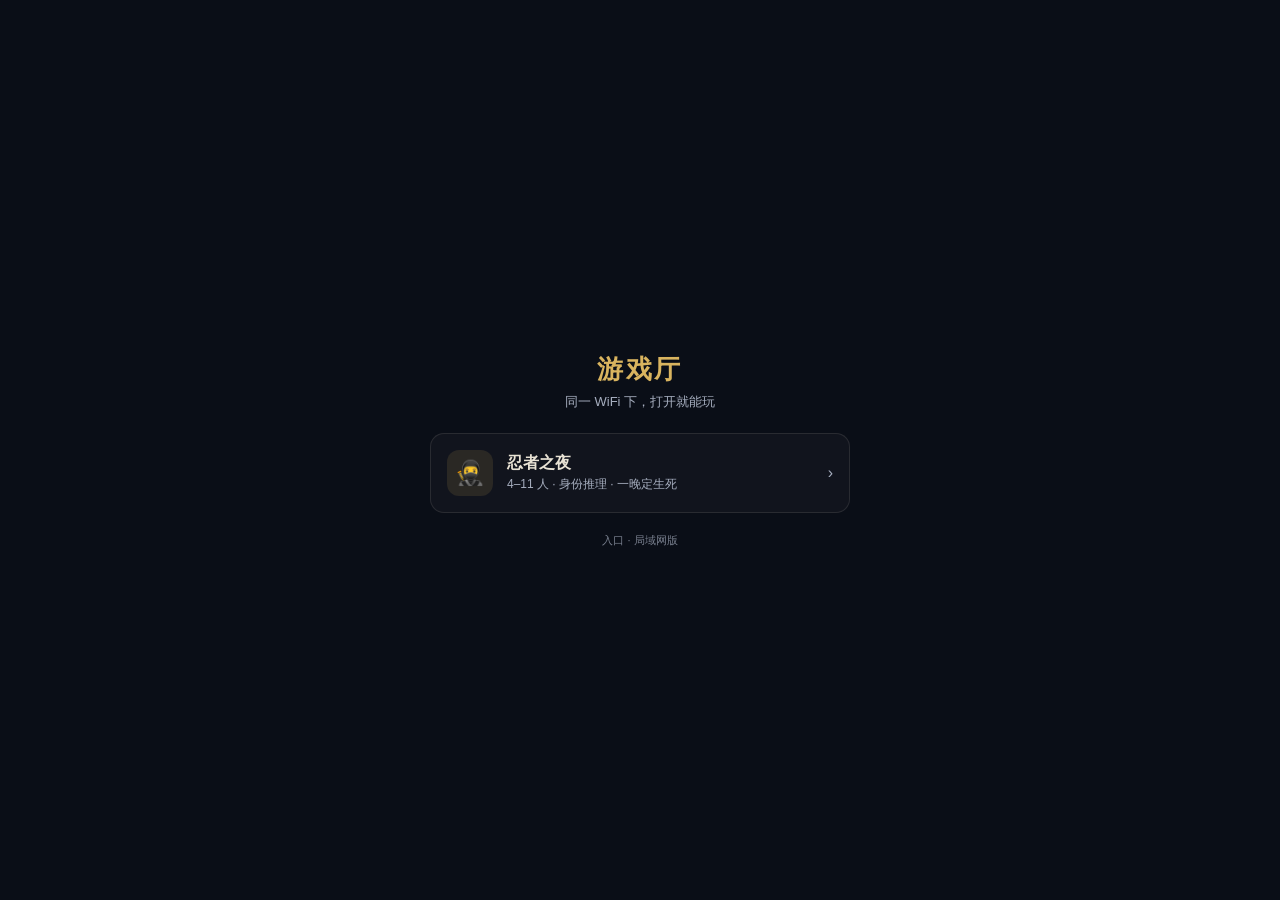
==== public/index.html @ d7e4927c "忍者之夜 · 局域网版：零依赖 Node 局域网身份推理游戏" ====
<!DOCTYPE html>
<html lang="zh-CN">
<head>
<meta charset="utf-8">
<meta name="viewport" content="width=device-width, initial-scale=1, viewport-fit=cover">
<meta name="theme-color" content="#0a0e17">
<title>游戏厅 · 局域网</title>
<style>
:root { --bg:#0a0e17; --ink:#e8e2d4; --ink2:#a6aebf; --gold:#d9b45f; --line:rgba(232,226,212,.11); }
* { margin:0; padding:0; box-sizing:border-box; }
body { background:var(--bg); color:var(--ink); font-family:-apple-system,"PingFang SC",sans-serif;
       min-height:100vh; display:flex; align-items:center; justify-content:center; padding:24px; }
.wrap { width:100%; max-width:420px; }
h1 { font-size:26px; letter-spacing:.1em; color:var(--gold); text-align:center; margin-bottom:6px; }
.sub { text-align:center; color:var(--ink2); font-size:13px; margin-bottom:22px; }
.game { display:flex; align-items:center; gap:14px; padding:16px; border:1px solid var(--line);
        border-radius:14px; margin-bottom:12px; text-decoration:none; color:var(--ink);
        background:rgba(232,226,212,.03); transition:transform .15s, border-color .15s; }
.game:active { transform:scale(.98); border-color:var(--gold); }
.ico { width:46px; height:46px; border-radius:12px; display:flex; align-items:center; justify-content:center;
       font-size:24px; background:rgba(217,180,95,.12); color:var(--gold); flex:none; }
.gname { font-size:16px; font-weight:600; }
.gdesc { font-size:12px; color:var(--ink2); margin-top:3px; }
.arrow { margin-left:auto; color:var(--ink2); flex:none; }
.foot { text-align:center; color:var(--ink2); font-size:11px; margin-top:20px; opacity:.7; }
</style>
</head>
<body>
<div class="wrap">
  <h1>游戏厅</h1>
  <p class="sub">同一 WiFi 下，打开就能玩</p>
  <div id="list"></div>
  <p class="foot">入口 · 局域网版</p>
</div>
<script>
(() => {
  'use strict';
  /* 新游戏往这里加一行即可上墙 */
  const GAMES = [
    { path: '/ninja/', ico: '🥷', name: '忍者之夜', desc: '4–11 人 · 身份推理 · 一晚定生死' },
  ];
  document.getElementById('list').innerHTML = GAMES.map(g =>
    '<a class="game" href="' + g.path + '">' +
    '<span class="ico">' + g.ico + '</span>' +
    '<span><span class="gname">' + g.name + '</span><br><span class="gdesc">' + g.desc + '</span></span>' +
    '<span class="arrow">›</span></a>').join('');
})();
</script>
</body>
</html>
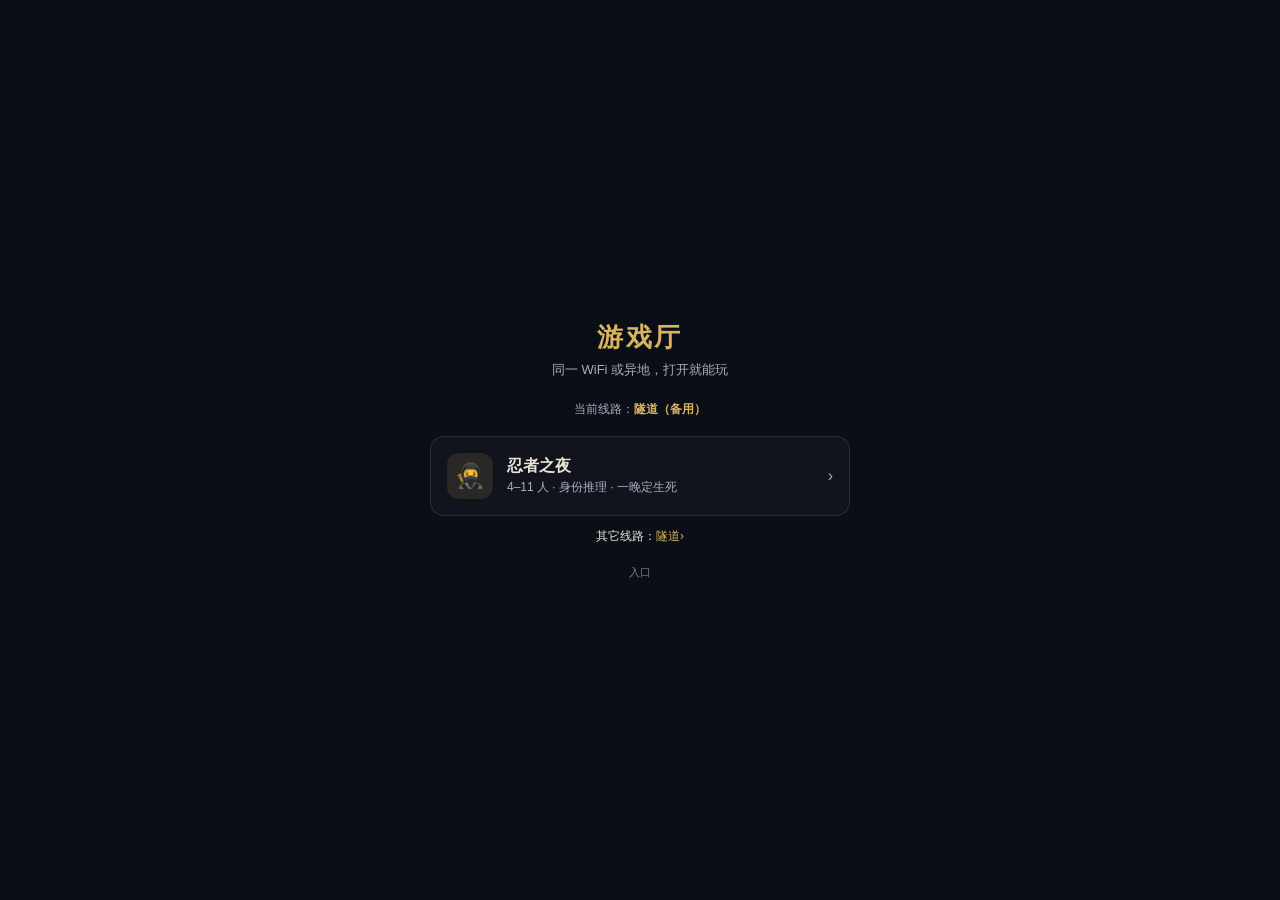
==== commit 3e9a6099: "公网版:双栈监听+线路自动切换门户(局域网/直连/隧道),域名留占位符" ====
--- a/public/index.html
+++ b/public/index.html
@@ -4,7 +4,7 @@
 <meta charset="utf-8">
 <meta name="viewport" content="width=device-width, initial-scale=1, viewport-fit=cover">
 <meta name="theme-color" content="#0a0e17">
-<title>游戏厅 · 局域网</title>
+<title>游戏厅</title>
 <style>
 :root { --bg:#0a0e17; --ink:#e8e2d4; --ink2:#a6aebf; --gold:#d9b45f; --line:rgba(232,226,212,.11); }
 * { margin:0; padding:0; box-sizing:border-box; }
@@ -13,6 +13,8 @@
 .wrap { width:100%; max-width:420px; }
 h1 { font-size:26px; letter-spacing:.1em; color:var(--gold); text-align:center; margin-bottom:6px; }
 .sub { text-align:center; color:var(--ink2); font-size:13px; margin-bottom:22px; }
+.line { text-align:center; font-size:12px; margin-bottom:18px; color:var(--ink2); }
+.line b { color:var(--gold); }
 .game { display:flex; align-items:center; gap:14px; padding:16px; border:1px solid var(--line);
         border-radius:14px; margin-bottom:12px; text-decoration:none; color:var(--ink);
         background:rgba(232,226,212,.03); transition:transform .15s, border-color .15s; }
@@ -23,14 +25,17 @@
 .gdesc { font-size:12px; color:var(--ink2); margin-top:3px; }
 .arrow { margin-left:auto; color:var(--ink2); flex:none; }
 .foot { text-align:center; color:var(--ink2); font-size:11px; margin-top:20px; opacity:.7; }
+#lines a { color:var(--gold); text-decoration:none; }
 </style>
 </head>
 <body>
 <div class="wrap">
   <h1>游戏厅</h1>
-  <p class="sub">同一 WiFi 下，打开就能玩</p>
+  <p class="sub">同一 WiFi 或异地，打开就能玩</p>
+  <p class="line" id="lineInfo">线路检测中…</p>
   <div id="list"></div>
-  <p class="foot">入口 · 局域网版</p>
+  <p id="lines" style="text-align:center;font-size:12px;margin-top:6px"></p>
+  <p class="foot">入口</p>
 </div>
 <script>
 (() => {
@@ -39,11 +44,83 @@
   const GAMES = [
     { path: '/ninja/', ico: '🥷', name: '忍者之夜', desc: '4–11 人 · 身份推理 · 一晚定生死' },
   ];
-  document.getElementById('list').innerHTML = GAMES.map(g =>
-    '<a class="game" href="' + g.path + '">' +
-    '<span class="ico">' + g.ico + '</span>' +
-    '<span><span class="gname">' + g.name + '</span><br><span class="gdesc">' + g.desc + '</span></span>' +
-    '<span class="arrow">›</span></a>').join('');
+  const DIRECT = ''; // ← 填你的直连域名(如 http://game.example.com:7788),留空则跳过快线
+  const directHost = DIRECT ? new URL(DIRECT).host : '';
+  const isDirect = !!directHost && location.host === directHost;
+  const info = document.getElementById('lineInfo');
+
+  function render(line) {
+    info.innerHTML = '当前线路：<b>' + line + '</b>';
+    renderLines();
+    const https = location.protocol === 'https:';
+    document.getElementById('list').innerHTML = GAMES.map(g =>
+      '<a class="game" href="' + g.path + '">' +
+      '<span class="ico">' + g.ico + '</span>' +
+      '<span><span class="gname">' + g.name + '</span><br><span class="gdesc">' + g.desc +
+      (https && DIRECT ? ' <a style="color:var(--gold)" href="' + DIRECT + g.path + '">快线›</a>' : '') +
+      '</span></span>' +
+      '<span class="arrow">›</span></a>').join('');
+  }
+
+  const isLan = /^(192\.168\.|10\.|172\.(1[6-9]|2\d|3[01])\.|.+\.local$)/.test(location.hostname);
+  if (isLan) { render('局域网（最快）'); return; }   /* 在局域网里就钉死本地,不往域名跳 */
+  if (isDirect) { render('直连（快线）'); return; }
+
+  /* 对外入口进来：先探测局域网（最快），再探测直连快线，都不通留在隧道 */
+  const probe = (url, ms) => new Promise((res) => {
+    const c = new AbortController();
+    const t = setTimeout(() => { c.abort(); res(false); }, ms);
+    fetch(url, { signal: c.signal }).then((r) => { clearTimeout(t); res(r.ok); })
+      .catch(() => { clearTimeout(t); res(false); });
+  });
+  let lanIp = null;
+  /* JSONP 探测:<script> 加载不受 CORS 管辖,能穿过 Safari 对私网 fetch 的拦截 */
+  function jsonpProbe(ip, ms) {
+    return new Promise((res) => {
+      const cbName = '__probe' + Date.now();
+      let done = false, sc = null;
+      const finish = (v) => { if (done) return; done = true; clearTimeout(t); try { delete window[cbName]; } catch (e) {} try { document.head.removeChild(sc); } catch (e) {} res(v); };
+      const t = setTimeout(() => finish(false), ms);
+      window[cbName] = () => finish(true);
+      sc = document.createElement('script');
+      sc.onerror = () => finish(false);
+      sc.src = 'http://' + ip + ':7788/api/lan?callback=' + cbName;
+      document.head.appendChild(sc);
+    });
+  }
+  function renderLines() {
+    /* 手动兜底:Safari 等浏览器可能拦掉自动探测,点链接跳转必放行 */
+    const el = document.getElementById('lines');
+    if (!el) return;
+    const parts = [];
+    if (!isLan && lanIp) parts.push('<a href="http://' + lanIp + ':7788/">局域网›</a>');
+    if (DIRECT && !isDirect) parts.push('<a href="' + DIRECT + '/">快线›</a>');
+    if (!isLan && !isDirect) parts.push('<a href="/ninja/">隧道›</a>');
+    el.innerHTML = parts.length ? '其它线路：' + parts.join(' · ') : '';
+  }
+  (async () => {
+    /* 1) 问服务端要局域网地址，逐个探测，通就跳过去 */
+    try {
+      const lan = await (await fetch('/api/lan')).json();
+      lanIp = (lan && lan.ips && lan.ips[0]) || null;
+      for (const ip of (lan && lan.ips) || []) {
+        const ok = await probe('http://' + ip + ':7788/api/meta', 1200) || await jsonpProbe(ip, 1500);
+        if (ok) {
+          render('跳转局域网…');
+          location.replace('http://' + ip + ':7788/');
+          return;
+        }
+      }
+    } catch (e) { /* /api/lan 不通就跳过这一层 */ }
+    /* 2) 探测直连快线 */
+    if (DIRECT && await probe(DIRECT + '/api/meta', 1500)) {
+      render('跳转直连…');
+      location.replace(DIRECT + '/');
+      return;
+    }
+    /* 3) 都不通：留在隧道 */
+    render('隧道（备用）');
+  })();
 })();
 </script>
 </body>
